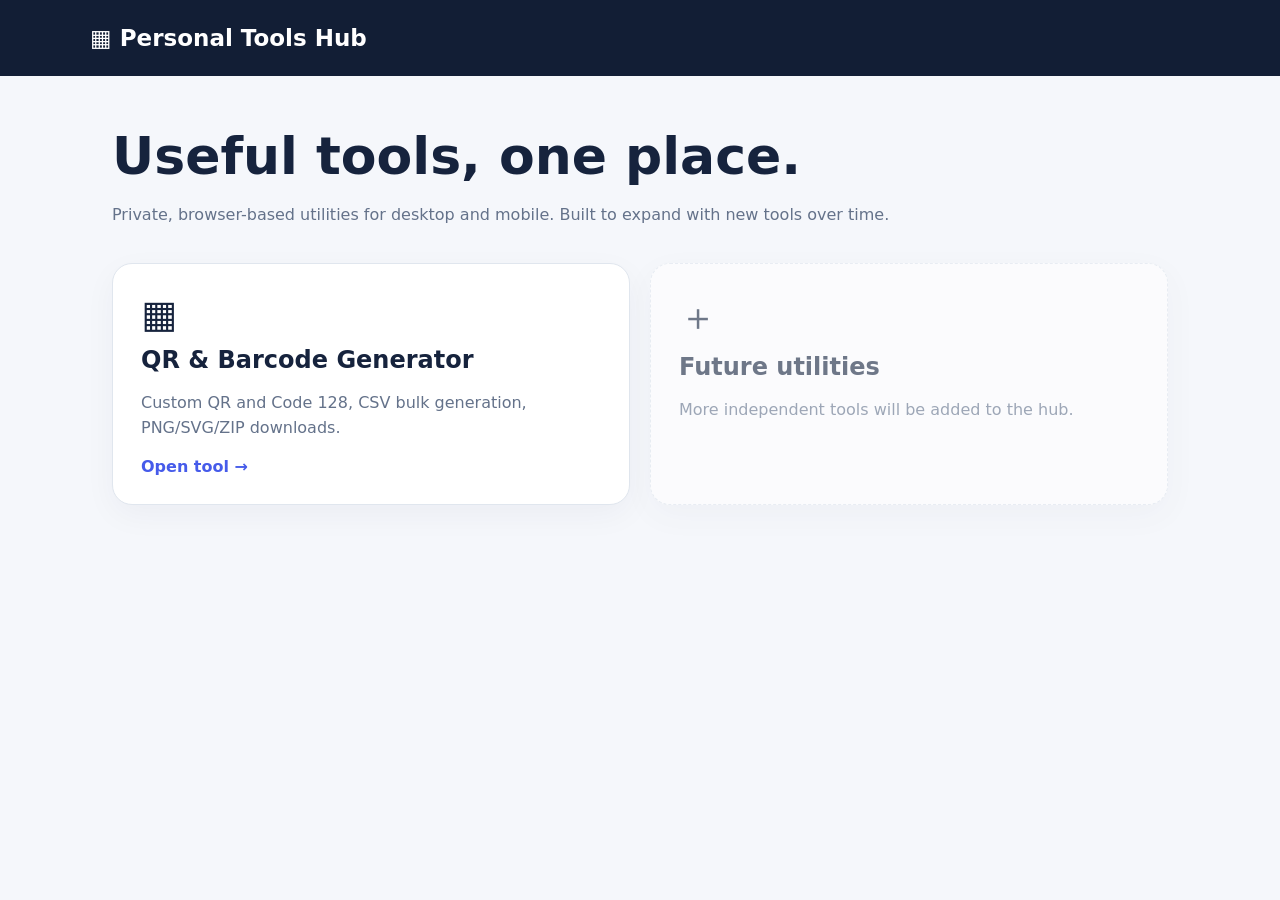
==== index.html @ c153b903 "Add scalable tools hub homepage" ====
<!doctype html><html lang="en"><head><meta charset="utf-8"><meta name="viewport" content="width=device-width,initial-scale=1"><title>Personal Tools Hub</title><style>*{box-sizing:border-box}body{margin:0;font:16px system-ui;background:#f5f7fb;color:#16233d}header{background:#121e35;color:white;padding:25px max(22px,calc((100vw - 1100px)/2));font-weight:800;font-size:23px}main{max-width:1100px;margin:50px auto;padding:0 22px}h1{font-size:clamp(32px,5vw,52px);margin-bottom:5px}p{color:#64728a;line-height:1.6}.grid{display:grid;grid-template-columns:repeat(auto-fit,minmax(250px,1fr));gap:20px;margin-top:35px}.card{background:white;border:1px solid #e0e6ee;border-radius:20px;padding:28px;text-decoration:none;color:inherit;box-shadow:0 10px 32px #14213b0b}.card h2{margin:10px 0}.card span{color:#465bea;font-weight:700}.soon{opacity:.6;border-style:dashed}</style></head><body><header>▦ Personal Tools Hub</header><main><h1>Useful tools, one place.</h1><p>Private, browser-based utilities for desktop and mobile. Built to expand with new tools over time.</p><div class="grid"><a class="card" href="./tools/qr-barcode/"><div style="font-size:38px">▦</div><h2>QR & Barcode Generator</h2><p>Custom QR and Code 128, CSV bulk generation, PNG/SVG/ZIP downloads.</p><span>Open tool →</span></a><div class="card soon"><div style="font-size:38px">＋</div><h2>Future utilities</h2><p>More independent tools will be added to the hub.</p></div></div></main></body></html>
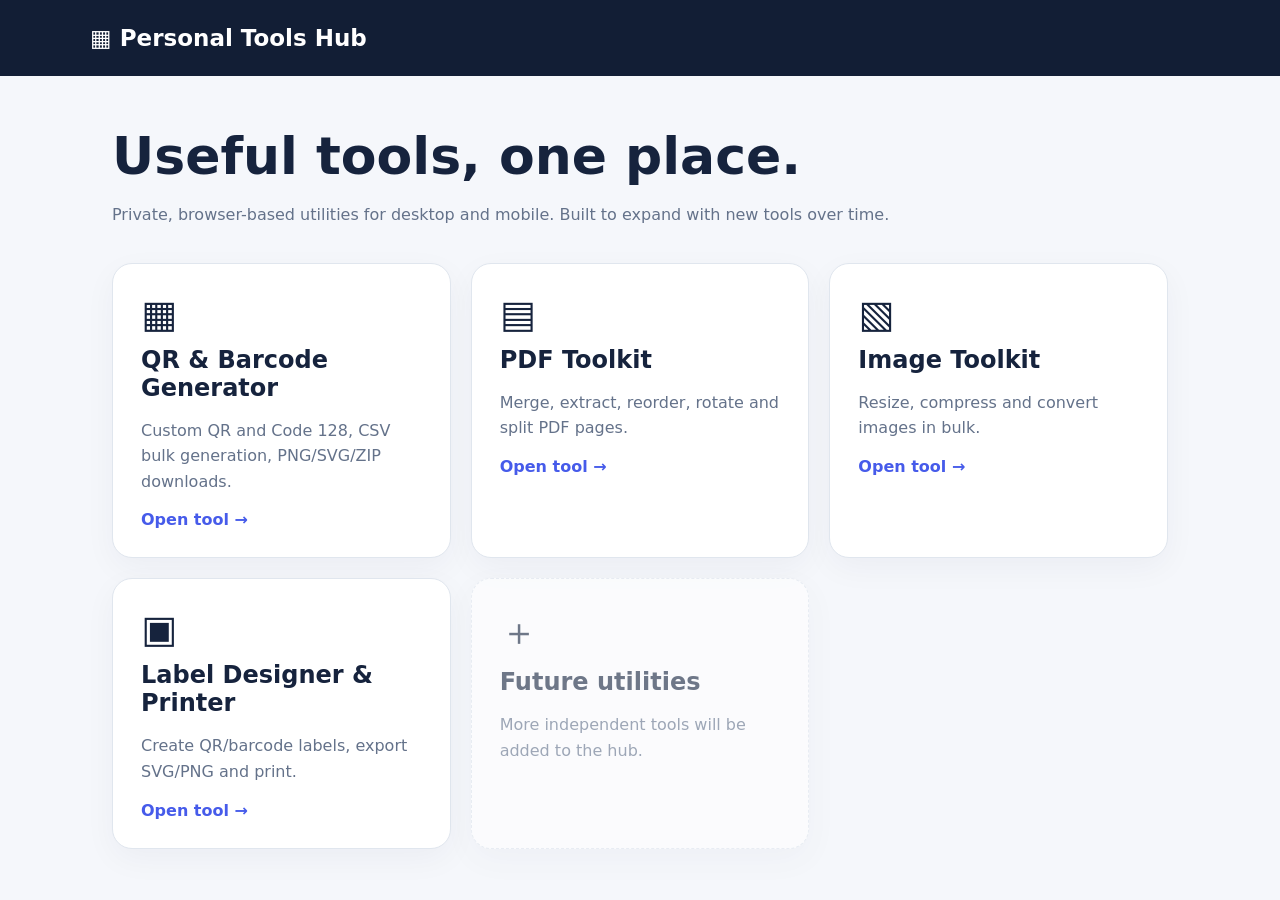
==== commit e077bf05: "List PDF, image and label tools on tools hub homepage" ====
--- a/index.html
+++ b/index.html
@@ -1 +1 @@
-<!doctype html><html lang="en"><head><meta charset="utf-8"><meta name="viewport" content="width=device-width,initial-scale=1"><title>Personal Tools Hub</title><style>*{box-sizing:border-box}body{margin:0;font:16px system-ui;background:#f5f7fb;color:#16233d}header{background:#121e35;color:white;padding:25px max(22px,calc((100vw - 1100px)/2));font-weight:800;font-size:23px}main{max-width:1100px;margin:50px auto;padding:0 22px}h1{font-size:clamp(32px,5vw,52px);margin-bottom:5px}p{color:#64728a;line-height:1.6}.grid{display:grid;grid-template-columns:repeat(auto-fit,minmax(250px,1fr));gap:20px;margin-top:35px}.card{background:white;border:1px solid #e0e6ee;border-radius:20px;padding:28px;text-decoration:none;color:inherit;box-shadow:0 10px 32px #14213b0b}.card h2{margin:10px 0}.card span{color:#465bea;font-weight:700}.soon{opacity:.6;border-style:dashed}</style></head><body><header>▦ Personal Tools Hub</header><main><h1>Useful tools, one place.</h1><p>Private, browser-based utilities for desktop and mobile. Built to expand with new tools over time.</p><div class="grid"><a class="card" href="./tools/qr-barcode/"><div style="font-size:38px">▦</div><h2>QR & Barcode Generator</h2><p>Custom QR and Code 128, CSV bulk generation, PNG/SVG/ZIP downloads.</p><span>Open tool →</span></a><div class="card soon"><div style="font-size:38px">＋</div><h2>Future utilities</h2><p>More independent tools will be added to the hub.</p></div></div></main></body></html>+<!doctype html><html lang="en"><head><meta charset="utf-8"><meta name="viewport" content="width=device-width,initial-scale=1"><title>Personal Tools Hub</title><style>*{box-sizing:border-box}body{margin:0;font:16px system-ui;background:#f5f7fb;color:#16233d}header{background:#121e35;color:white;padding:25px max(22px,calc((100vw - 1100px)/2));font-weight:800;font-size:23px}main{max-width:1100px;margin:50px auto;padding:0 22px}h1{font-size:clamp(32px,5vw,52px);margin-bottom:5px}p{color:#64728a;line-height:1.6}.grid{display:grid;grid-template-columns:repeat(auto-fit,minmax(250px,1fr));gap:20px;margin-top:35px}.card{background:white;border:1px solid #e0e6ee;border-radius:20px;padding:28px;text-decoration:none;color:inherit;box-shadow:0 10px 32px #14213b0b}.card h2{margin:10px 0}.card span{color:#465bea;font-weight:700}.soon{opacity:.6;border-style:dashed}</style></head><body><header>▦ Personal Tools Hub</header><main><h1>Useful tools, one place.</h1><p>Private, browser-based utilities for desktop and mobile. Built to expand with new tools over time.</p><div class="grid"><a class="card" href="./tools/qr-barcode/"><div style="font-size:38px">▦</div><h2>QR & Barcode Generator</h2><p>Custom QR and Code 128, CSV bulk generation, PNG/SVG/ZIP downloads.</p><span>Open tool →</span></a><a class="card" href="./tools/pdf-toolkit/"><div style="font-size:38px">▤</div><h2>PDF Toolkit</h2><p>Merge, extract, reorder, rotate and split PDF pages.</p><span>Open tool →</span></a><a class="card" href="./tools/image-toolkit/"><div style="font-size:38px">▧</div><h2>Image Toolkit</h2><p>Resize, compress and convert images in bulk.</p><span>Open tool →</span></a><a class="card" href="./tools/label-designer/"><div style="font-size:38px">▣</div><h2>Label Designer & Printer</h2><p>Create QR/barcode labels, export SVG/PNG and print.</p><span>Open tool →</span></a><div class="card soon"><div style="font-size:38px">＋</div><h2>Future utilities</h2><p>More independent tools will be added to the hub.</p></div></div></main></body></html>
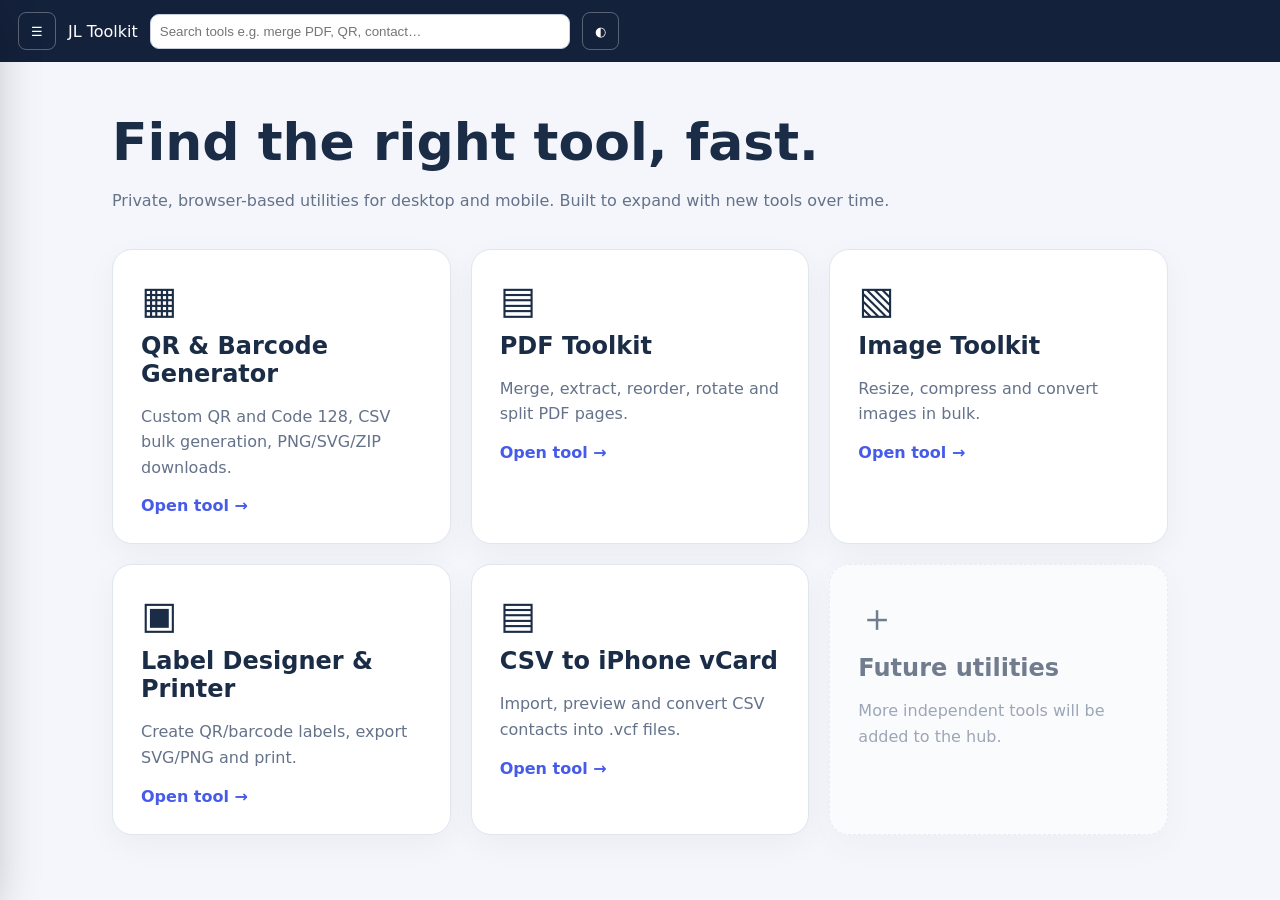
==== commit e2409f8d: "Apply JL Toolkit branding, navigation, themes and responsive layouts" ====
--- a/index.html
+++ b/index.html
@@ -1 +1 @@
-<!doctype html><html lang="en"><head><meta charset="utf-8"><meta name="viewport" content="width=device-width,initial-scale=1"><title>Personal Tools Hub</title><style>*{box-sizing:border-box}body{margin:0;font:16px system-ui;background:#f5f7fb;color:#16233d}header{background:#121e35;color:white;padding:25px max(22px,calc((100vw - 1100px)/2));font-weight:800;font-size:23px}main{max-width:1100px;margin:50px auto;padding:0 22px}h1{font-size:clamp(32px,5vw,52px);margin-bottom:5px}p{color:#64728a;line-height:1.6}.grid{display:grid;grid-template-columns:repeat(auto-fit,minmax(250px,1fr));gap:20px;margin-top:35px}.card{background:white;border:1px solid #e0e6ee;border-radius:20px;padding:28px;text-decoration:none;color:inherit;box-shadow:0 10px 32px #14213b0b}.card h2{margin:10px 0}.card span{color:#465bea;font-weight:700}.soon{opacity:.6;border-style:dashed}</style></head><body><header>▦ Personal Tools Hub</header><main><h1>Useful tools, one place.</h1><p>Private, browser-based utilities for desktop and mobile. Built to expand with new tools over time.</p><div class="grid"><a class="card" href="./tools/qr-barcode/"><div style="font-size:38px">▦</div><h2>QR & Barcode Generator</h2><p>Custom QR and Code 128, CSV bulk generation, PNG/SVG/ZIP downloads.</p><span>Open tool →</span></a><a class="card" href="./tools/pdf-toolkit/"><div style="font-size:38px">▤</div><h2>PDF Toolkit</h2><p>Merge, extract, reorder, rotate and split PDF pages.</p><span>Open tool →</span></a><a class="card" href="./tools/image-toolkit/"><div style="font-size:38px">▧</div><h2>Image Toolkit</h2><p>Resize, compress and convert images in bulk.</p><span>Open tool →</span></a><a class="card" href="./tools/label-designer/"><div style="font-size:38px">▣</div><h2>Label Designer & Printer</h2><p>Create QR/barcode labels, export SVG/PNG and print.</p><span>Open tool →</span></a><div class="card soon"><div style="font-size:38px">＋</div><h2>Future utilities</h2><p>More independent tools will be added to the hub.</p></div></div></main></body></html>+<!doctype html><html lang="en"><head><meta charset="utf-8"><meta name="viewport" content="width=device-width,initial-scale=1"><title>JL Toolkit | JL Toolkit</title><style>*{box-sizing:border-box}body{margin:0;font:16px system-ui;background:#f5f7fb;color:#16233d}header{background:#121e35;color:white;padding:25px max(22px,calc((100vw - 1100px)/2));font-weight:800;font-size:23px}main{max-width:1100px;margin:50px auto;padding:0 22px}h1{font-size:clamp(32px,5vw,52px);margin-bottom:5px}p{color:#64728a;line-height:1.6}.grid{display:grid;grid-template-columns:repeat(auto-fit,minmax(250px,1fr));gap:20px;margin-top:35px}.card{background:white;border:1px solid #e0e6ee;border-radius:20px;padding:28px;text-decoration:none;color:inherit;box-shadow:0 10px 32px #14213b0b}.card h2{margin:10px 0}.card span{color:#465bea;font-weight:700}.soon{opacity:.6;border-style:dashed}</style><link rel="icon" href="./favicon.svg"><link rel="stylesheet" href="./assets/jl-shell.css"></head><body><header>▦ JL Toolkit</header><main><h1>Find the right tool, fast.</h1><p>Private, browser-based utilities for desktop and mobile. Built to expand with new tools over time.</p><div class="grid"><a class="card" href="./tools/qr-barcode/"><div style="font-size:38px">▦</div><h2>QR & Barcode Generator</h2><p>Custom QR and Code 128, CSV bulk generation, PNG/SVG/ZIP downloads.</p><span>Open tool →</span></a><a class="card" href="./tools/pdf-toolkit/"><div style="font-size:38px">▤</div><h2>PDF Toolkit</h2><p>Merge, extract, reorder, rotate and split PDF pages.</p><span>Open tool →</span></a><a class="card" href="./tools/image-toolkit/"><div style="font-size:38px">▧</div><h2>Image Toolkit</h2><p>Resize, compress and convert images in bulk.</p><span>Open tool →</span></a><a class="card" href="./tools/label-designer/"><div style="font-size:38px">▣</div><h2>Label Designer & Printer</h2><p>Create QR/barcode labels, export SVG/PNG and print.</p><span>Open tool →</span></a><a class="card" href="./tools/csv-vcard/"><div style="font-size:38px">▤</div><h2>CSV to iPhone vCard</h2><p>Import, preview and convert CSV contacts into .vcf files.</p><span>Open tool →</span></a><div class="card soon"><div style="font-size:38px">＋</div><h2>Future utilities</h2><p>More independent tools will be added to the hub.</p></div></div></main><script src="./assets/jl-shell.js"></script></body></html>
--- a/assets/jl-shell.css
+++ b/assets/jl-shell.css
@@ -0,0 +1 @@
+:root{--jl-top:#14213b;--jl-menu:#1d2d48;--jl-main:#f4f6fb;--jl-surface:#fff;--jl-ink:#1b2d46;--jl-accent:#4a5ed5}body.jl-dark{--jl-top:#080e1d;--jl-menu:#111c32;--jl-main:#101827;--jl-surface:#1b2940;--jl-ink:#edf3ff}body{background:var(--jl-main)!important;color:var(--jl-ink)!important}header{background:var(--jl-top)!important}.panel,.card{background:var(--jl-surface)!important;color:var(--jl-ink)!important}body.jl-dark input,body.jl-dark select,body.jl-dark textarea{background:#263650!important;color:#f4f7ff!important;border-color:#536480!important}body.jl-dark p,body.jl-dark .hint,body.jl-dark .note{color:#b1c1d8!important}.jl-bar{position:relative;z-index:100;display:flex;align-items:center;gap:12px;padding:12px 18px;background:var(--jl-top);color:white}.jl-bar a{color:white;text-decoration:none}.jl-bar button{border:1px solid #ffffff4c;background:transparent;color:white;min-height:38px;border-radius:8px;padding:7px 12px;cursor:pointer}.jl-menu{position:fixed;z-index:101;top:0;bottom:0;left:0;width:min(310px,88vw);padding:20px;background:var(--jl-menu);color:white;box-shadow:0 10px 50px #0005;overflow:auto;transform:translateX(-105%);transition:transform .18s}.jl-menu.open{transform:translateX(0)}.jl-menu a{display:block;color:white;text-decoration:none;padding:11px 9px;border-radius:9px}.jl-menu a:hover{background:#ffffff20}.jl-menu input{width:100%;padding:10px;border-radius:8px;box-sizing:border-box}.jl-shade{position:fixed;inset:0;background:#0008;z-index:100;display:none}.jl-shade.open{display:block}.jl-settings{padding:10px;border:1px solid #ffffff3f;border-radius:12px}.jl-settings label{display:flex;justify-content:space-between;align-items:center;gap:10px;margin:10px 0;color:white}.jl-settings input[type=color]{width:55px;height:31px}.jl-search-results{margin-top:8px}.jl-toolbar-search{flex:1;max-width:420px;padding:9px;border-radius:9px;border:1px solid #c7d0dc}.jl-dark .preview{background:#293951!important}.jl-dark .card a{color:inherit!important}
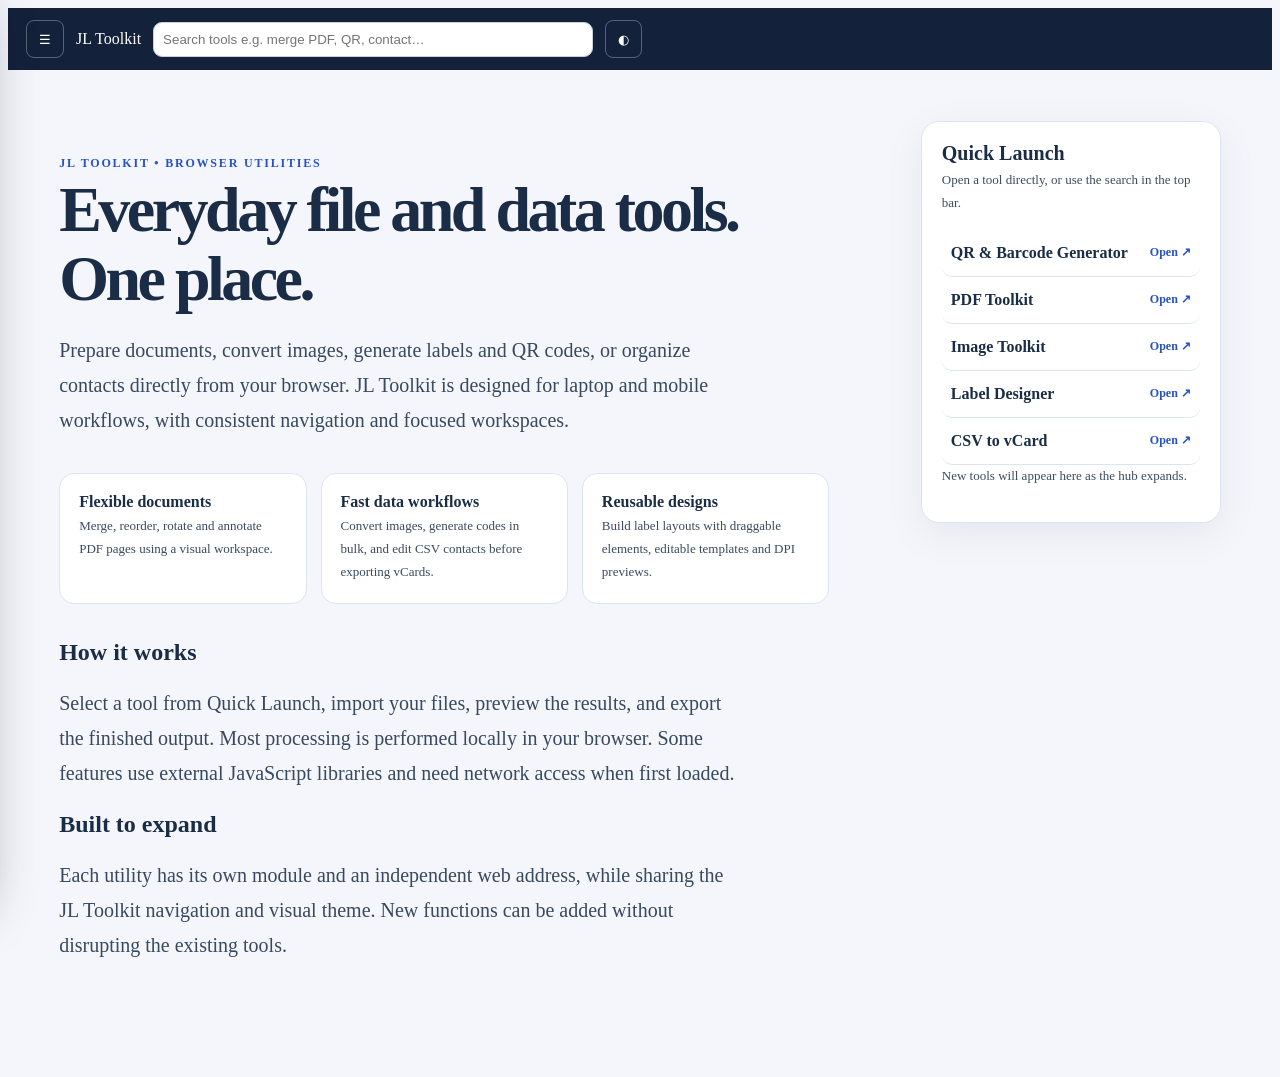
==== commit 9855a511: "Redesign JL Toolkit homepage as descriptive landing page with desktop quick-launch sidebar" ====
--- a/index.html
+++ b/index.html
@@ -1 +1,64 @@
-<!doctype html><html lang="en"><head><meta charset="utf-8"><meta name="viewport" content="width=device-width,initial-scale=1"><title>JL Toolkit | JL Toolkit</title><style>*{box-sizing:border-box}body{margin:0;font:16px system-ui;background:#f5f7fb;color:#16233d}header{background:#121e35;color:white;padding:25px max(22px,calc((100vw - 1100px)/2));font-weight:800;font-size:23px}main{max-width:1100px;margin:50px auto;padding:0 22px}h1{font-size:clamp(32px,5vw,52px);margin-bottom:5px}p{color:#64728a;line-height:1.6}.grid{display:grid;grid-template-columns:repeat(auto-fit,minmax(250px,1fr));gap:20px;margin-top:35px}.card{background:white;border:1px solid #e0e6ee;border-radius:20px;padding:28px;text-decoration:none;color:inherit;box-shadow:0 10px 32px #14213b0b}.card h2{margin:10px 0}.card span{color:#465bea;font-weight:700}.soon{opacity:.6;border-style:dashed}</style><link rel="icon" href="./favicon.svg"><link rel="stylesheet" href="./assets/jl-shell.css"></head><body><header>▦ JL Toolkit</header><main><h1>Find the right tool, fast.</h1><p>Private, browser-based utilities for desktop and mobile. Built to expand with new tools over time.</p><div class="grid"><a class="card" href="./tools/qr-barcode/"><div style="font-size:38px">▦</div><h2>QR & Barcode Generator</h2><p>Custom QR and Code 128, CSV bulk generation, PNG/SVG/ZIP downloads.</p><span>Open tool →</span></a><a class="card" href="./tools/pdf-toolkit/"><div style="font-size:38px">▤</div><h2>PDF Toolkit</h2><p>Merge, extract, reorder, rotate and split PDF pages.</p><span>Open tool →</span></a><a class="card" href="./tools/image-toolkit/"><div style="font-size:38px">▧</div><h2>Image Toolkit</h2><p>Resize, compress and convert images in bulk.</p><span>Open tool →</span></a><a class="card" href="./tools/label-designer/"><div style="font-size:38px">▣</div><h2>Label Designer & Printer</h2><p>Create QR/barcode labels, export SVG/PNG and print.</p><span>Open tool →</span></a><a class="card" href="./tools/csv-vcard/"><div style="font-size:38px">▤</div><h2>CSV to iPhone vCard</h2><p>Import, preview and convert CSV contacts into .vcf files.</p><span>Open tool →</span></a><div class="card soon"><div style="font-size:38px">＋</div><h2>Future utilities</h2><p>More independent tools will be added to the hub.</p></div></div></main><script src="./assets/jl-shell.js"></script></body></html>+<!doctype html>
+<html lang="en">
+<head>
+  <meta charset="utf-8">
+  <meta name="viewport" content="width=device-width,initial-scale=1">
+  <meta name="theme-color" content="#14213b">
+  <title>JL Toolkit — Browser utilities</title>
+  <meta name="description" content="JL Toolkit: private browser-based PDF, image, barcode, label and contact utilities.">
+  <link rel="icon" href="./favicon.svg" type="image/svg+xml">
+  <link rel="stylesheet" href="./assets/jl-shell.css">
+  <style>
+  /* Homepage: editorial overview with right-hand quick-launch panel. */
+  .jl-home{max-width:1440px;margin:0 auto;padding:clamp(18px,4vw,52px);display:grid;grid-template-columns:minmax(0,1fr) 300px;gap:clamp(18px,3vw,44px);align-items:start}
+  .jl-home h1{font-size:clamp(36px,5vw,66px);letter-spacing:-.055em;line-height:1.08;margin:4px 0 20px}
+  .jl-home p{line-height:1.75;color:var(--jl-ink);opacity:.86}
+  .jl-kicker{font-size:12px;font-weight:800;letter-spacing:.15em;text-transform:uppercase;color:var(--jl-link)}
+  .jl-intro{max-width:770px;padding:35px 0}
+  .jl-intro>p{font-size:clamp(16px,2vw,20px);max-width:680px}
+  .jl-guide{display:grid;grid-template-columns:repeat(3,minmax(0,1fr));gap:14px;margin:35px 0}
+  .jl-feature{padding:19px;border-radius:15px;background:var(--jl-surface);border:1px solid var(--jl-line)}
+  .jl-feature strong{display:block;margin-bottom:4px;font-size:16px}
+  .jl-feature p{font-size:13px;margin:0}
+  .jl-launcher{position:sticky;top:20px;background:var(--jl-surface);border:1px solid var(--jl-line);border-radius:18px;padding:20px;box-shadow:0 12px 42px #05132c10}
+  .jl-launcher h2{font-size:20px;margin:0 0 4px}
+  .jl-launcher>p{font-size:13px;margin:0 0 15px}
+  .jl-tool-link{display:flex;justify-content:space-between;gap:10px;align-items:center;padding:14px 9px;border-radius:10px;text-decoration:none!important;color:var(--jl-ink)!important;border-bottom:1px solid var(--jl-line);font-weight:650}
+  .jl-tool-link:hover{background:var(--jl-main)}
+  .jl-tool-link span{font-size:12px;color:var(--jl-link)}
+  .jl-small{font-size:13px}
+  @media(max-width:900px){.jl-home{grid-template-columns:1fr}.jl-intro{padding:4px 0}.jl-launcher{position:static;grid-row:2}.jl-guide{grid-template-columns:1fr 1fr}}
+  @media(max-width:520px){.jl-guide{grid-template-columns:1fr}.jl-home{padding:16px}}
+  </style>
+</head>
+<body>
+  <!-- Navigation, search, dark mode and theme controls are mounted by jl-shell.js. -->
+  <header><a href="./">JL Toolkit</a></header>
+  <main class="jl-home">
+    <article class="jl-intro">
+      <div class="jl-kicker">JL Toolkit • Browser utilities</div>
+      <h1>Everyday file and data tools. One place.</h1>
+      <p>Prepare documents, convert images, generate labels and QR codes, or organize contacts directly from your browser. JL Toolkit is designed for laptop and mobile workflows, with consistent navigation and focused workspaces.</p>
+      <section class="jl-guide" aria-label="Product highlights">
+        <div class="jl-feature"><strong>Flexible documents</strong><p>Merge, reorder, rotate and annotate PDF pages using a visual workspace.</p></div>
+        <div class="jl-feature"><strong>Fast data workflows</strong><p>Convert images, generate codes in bulk, and edit CSV contacts before exporting vCards.</p></div>
+        <div class="jl-feature"><strong>Reusable designs</strong><p>Build label layouts with draggable elements, editable templates and DPI previews.</p></div>
+      </section>
+      <h2>How it works</h2>
+      <p>Select a tool from Quick Launch, import your files, preview the results, and export the finished output. Most processing is performed locally in your browser. Some features use external JavaScript libraries and need network access when first loaded.</p>
+      <h2>Built to expand</h2>
+      <p>Each utility has its own module and an independent web address, while sharing the JL Toolkit navigation and visual theme. New functions can be added without disrupting the existing tools.</p>
+    </article>
+    <aside class="jl-launcher" aria-label="Toolkit quick launch">
+      <h2>Quick Launch</h2><p>Open a tool directly, or use the search in the top bar.</p>
+      <a class="jl-tool-link" href="./tools/qr-barcode/">QR & Barcode Generator <span>Open ↗</span></a>
+      <a class="jl-tool-link" href="./tools/pdf-toolkit/">PDF Toolkit <span>Open ↗</span></a>
+      <a class="jl-tool-link" href="./tools/image-toolkit/">Image Toolkit <span>Open ↗</span></a>
+      <a class="jl-tool-link" href="./tools/label-designer/">Label Designer <span>Open ↗</span></a>
+      <a class="jl-tool-link" href="./tools/csv-vcard/">CSV to vCard <span>Open ↗</span></a>
+      <p class="jl-small">New tools will appear here as the hub expands.</p>
+    </aside>
+  </main>
+  <script src="./assets/jl-shell.js"></script>
+</body>
+</html>
--- a/assets/jl-shell.css
+++ b/assets/jl-shell.css
@@ -1 +1,62 @@
-:root{--jl-top:#14213b;--jl-menu:#1d2d48;--jl-main:#f4f6fb;--jl-surface:#fff;--jl-ink:#1b2d46;--jl-accent:#4a5ed5}body.jl-dark{--jl-top:#080e1d;--jl-menu:#111c32;--jl-main:#101827;--jl-surface:#1b2940;--jl-ink:#edf3ff}body{background:var(--jl-main)!important;color:var(--jl-ink)!important}header{background:var(--jl-top)!important}.panel,.card{background:var(--jl-surface)!important;color:var(--jl-ink)!important}body.jl-dark input,body.jl-dark select,body.jl-dark textarea{background:#263650!important;color:#f4f7ff!important;border-color:#536480!important}body.jl-dark p,body.jl-dark .hint,body.jl-dark .note{color:#b1c1d8!important}.jl-bar{position:relative;z-index:100;display:flex;align-items:center;gap:12px;padding:12px 18px;background:var(--jl-top);color:white}.jl-bar a{color:white;text-decoration:none}.jl-bar button{border:1px solid #ffffff4c;background:transparent;color:white;min-height:38px;border-radius:8px;padding:7px 12px;cursor:pointer}.jl-menu{position:fixed;z-index:101;top:0;bottom:0;left:0;width:min(310px,88vw);padding:20px;background:var(--jl-menu);color:white;box-shadow:0 10px 50px #0005;overflow:auto;transform:translateX(-105%);transition:transform .18s}.jl-menu.open{transform:translateX(0)}.jl-menu a{display:block;color:white;text-decoration:none;padding:11px 9px;border-radius:9px}.jl-menu a:hover{background:#ffffff20}.jl-menu input{width:100%;padding:10px;border-radius:8px;box-sizing:border-box}.jl-shade{position:fixed;inset:0;background:#0008;z-index:100;display:none}.jl-shade.open{display:block}.jl-settings{padding:10px;border:1px solid #ffffff3f;border-radius:12px}.jl-settings label{display:flex;justify-content:space-between;align-items:center;gap:10px;margin:10px 0;color:white}.jl-settings input[type=color]{width:55px;height:31px}.jl-search-results{margin-top:8px}.jl-toolbar-search{flex:1;max-width:420px;padding:9px;border-radius:9px;border:1px solid #c7d0dc}.jl-dark .preview{background:#293951!important}.jl-dark .card a{color:inherit!important}+:root{--jl-top:#14213b;--jl-menu:#1d2d48;--jl-main:#f4f6fb;--jl-surface:#fff;--jl-ink:#1b2d46;--jl-accent:#4a5ed5}body.jl-dark{--jl-top:#080e1d;--jl-menu:#111c32;--jl-main:#101827;--jl-surface:#1b2940;--jl-ink:#edf3ff}body{background:var(--jl-main)!important;color:var(--jl-ink)!important}header{background:var(--jl-top)!important}.panel,.card{background:var(--jl-surface)!important;color:var(--jl-ink)!important}body.jl-dark input,body.jl-dark select,body.jl-dark textarea{background:#263650!important;color:#f4f7ff!important;border-color:#536480!important}body.jl-dark p,body.jl-dark .hint,body.jl-dark .note{color:#b1c1d8!important}.jl-bar{position:relative;z-index:100;display:flex;align-items:center;gap:12px;padding:12px 18px;background:var(--jl-top);color:white}.jl-bar a{color:white;text-decoration:none}.jl-bar button{border:1px solid #ffffff4c;background:transparent;color:white;min-height:38px;border-radius:8px;padding:7px 12px;cursor:pointer}.jl-menu{position:fixed;z-index:101;top:0;bottom:0;left:0;width:min(310px,88vw);padding:20px;background:var(--jl-menu);color:white;box-shadow:0 10px 50px #0005;overflow:auto;transform:translateX(-105%);transition:transform .18s}.jl-menu.open{transform:translateX(0)}.jl-menu a{display:block;color:white;text-decoration:none;padding:11px 9px;border-radius:9px}.jl-menu a:hover{background:#ffffff20}.jl-menu input{width:100%;padding:10px;border-radius:8px;box-sizing:border-box}.jl-shade{position:fixed;inset:0;background:#0008;z-index:100;display:none}.jl-shade.open{display:block}.jl-settings{padding:10px;border:1px solid #ffffff3f;border-radius:12px}.jl-settings label{display:flex;justify-content:space-between;align-items:center;gap:10px;margin:10px 0;color:white}.jl-settings input[type=color]{width:55px;height:31px}.jl-search-results{margin-top:8px}.jl-toolbar-search{flex:1;max-width:420px;padding:9px;border-radius:9px;border:1px solid #c7d0dc}.jl-dark .preview{background:#293951!important}.jl-dark .card a{color:inherit!important}
+/* JL Toolkit unified workspace v2 */
+:root{--jl-line:#dce4ef;--jl-radius:16px;--jl-muted:#66758b}
+body.jl-tool-page{min-height:100vh;background:var(--jl-main)!important;color:var(--jl-ink)!important}
+.jl-tool-page :is(.page,.wrap,main){max-width:1480px}
+.jl-tool-page :is(.panel,.card){background:var(--jl-surface)!important;color:var(--jl-ink)!important;border:1px solid var(--jl-line);border-radius:var(--jl-radius);box-shadow:0 7px 24px #0919310a}
+.jl-tool-page :is(.panel,.card) h2{margin-top:0;font-size:17px;letter-spacing:-.015em}
+.jl-tool-page :is(.panel,.card) h3{font-size:14px}
+.jl-tool-page button:not(.jl-bar button):not(.jl-menu button){border-radius:9px;transition:filter .15s;background:var(--jl-accent)}
+.jl-tool-page button:hover{filter:brightness(.96)}
+.jl-tool-page button:disabled{cursor:not-allowed;opacity:.5}
+.jl-tool-page :is(input,textarea,select){accent-color:var(--jl-accent)}
+.jl-tool-page :is(.hint,.note,.muted,.summary){color:var(--jl-muted)}
+.jl-tool-page :is(.preview,#preview,#wsPreview,#stage,#previews){scrollbar-width:thin}
+.jl-tool-page :is(.preview,#preview,#wsPreview,#stage){min-width:0}
+.jl-tool-page a{color:var(--jl-accent)}
+.jl-tool-page .jl-bar a{color:white}
+.jl-dark{--jl-line:#354763;--jl-muted:#abbcd5}
+.jl-dark :is(.panel,.card){box-shadow:none}
+.jl-dark :is(#stage,.preview,#wsPreview){background:#26354b!important}
+.jl-dark :is(.itemList,.thumb,.pair){border-color:#52617b!important}
+@media(min-width:1000px){
+body.jl-tool-page .jl-controls{grid-column:1;min-width:0}
+body.jl-tool-page .jl-canvas{grid-column:2;min-width:0;align-self:start}
+body.jl-tool-page .jl-two-column{display:grid;grid-template-columns:minmax(270px,330px) minmax(0,1fr);gap:18px;align-items:start}
+body.jl-tool-page .jl-canvas .preview,body.jl-tool-page .jl-canvas #preview{min-height:370px}
+}
+@media(max-width:999px){body.jl-tool-page .jl-two-column{display:grid;grid-template-columns:1fr;gap:15px}}
+@media(max-width:600px){body.jl-tool-page :is(.panel,.card){padding:15px}body.jl-tool-page .jl-bar{gap:7px;padding:10px}body.jl-tool-page .jl-toolbar-search{min-width:0}}
+
+/* ===== 2026 JL Toolkit design tokens and responsive workspace =====
+   Shared CSS applies to all tools. Page-specific rendering belongs in each tool's
+   index.html stylesheet. Control panels scroll independently only on wide screens.
+*/
+:root{--jl-link:#2752c4;--jl-focus:#366ad1}
+body.jl-dark{--jl-link:#a6d8ff;--jl-focus:#c7e8ff}
+body.jl-dark :is(a:not(.jl-bar a):not(.jl-menu a)){color:var(--jl-link)!important;text-decoration:underline;text-underline-offset:3px;font-weight:650}
+body.jl-dark a:hover{text-decoration-thickness:2px}
+body.jl-dark :is(.summary,.meta,.status,.muted,.hint,.note){color:#bccce1!important}
+body.jl-dark button.alt{background:#344a73!important;color:#f2f7ff!important}
+body.jl-dark button.warn{background:#572e3b!important;color:#ffe6e6!important}
+body.jl-dark .thumb{background:#263751!important;color:#f2f6ff!important}
+body.jl-dark table :is(td,th){color:#e6efff}
+body.jl-dark table th{background:#344666;color:#fff}
+body.jl-dark .pair,.jl-dark .pic,.jl-dark .jl-canvas{background:var(--jl-surface)!important}
+.jl-tool-page :is(.jl-canvas,#workspace){min-width:0}
+.jl-tool-page .jl-canvas :is(.preview,.jl-preview){min-height:310px}
+.jl-tool-page .jl-controls{min-width:0}
+.jl-tool-page .jl-canvas :is(#preview,#results,#previews){margin-left:auto;margin-right:auto}
+.jl-tool-page :is(.jl-canvas,.jl-controls) button{min-height:40px}
+.jl-tool-page .jl-edit-actions{display:flex;gap:8px;flex-wrap:wrap;margin-bottom:13px}
+.jl-tool-page .editable-cell{cursor:text;outline-offset:-2px}
+.jl-tool-page .editable-cell:focus{outline:2px solid var(--jl-focus);background:#eaf4ff;color:#172b46}
+@media(min-width:1050px){
+  body.jl-tool-page .jl-two-column{grid-template-columns:minmax(260px,300px) minmax(0,1fr)}
+  body.jl-tool-page .jl-controls{max-height:calc(100vh - 105px);overflow:auto;scrollbar-width:thin}
+  body.jl-tool-page .jl-canvas{min-height:calc(100vh - 190px)}
+  body.jl-tool-page #stage{min-height:360px}
+  body.jl-tool-page .layout:has(>.controls){grid-template-columns:250px minmax(0,1fr) 260px}
+}
+@media(max-width:1049px){body.jl-tool-page .jl-controls{max-height:none;overflow:visible}}
+@media(max-width:650px){.jl-bar .jl-toolbar-search{font-size:12px}.jl-tool-page .jl-canvas .preview{min-height:240px}.jl-tool-page :is(.panel,.card){margin-bottom:10px}}
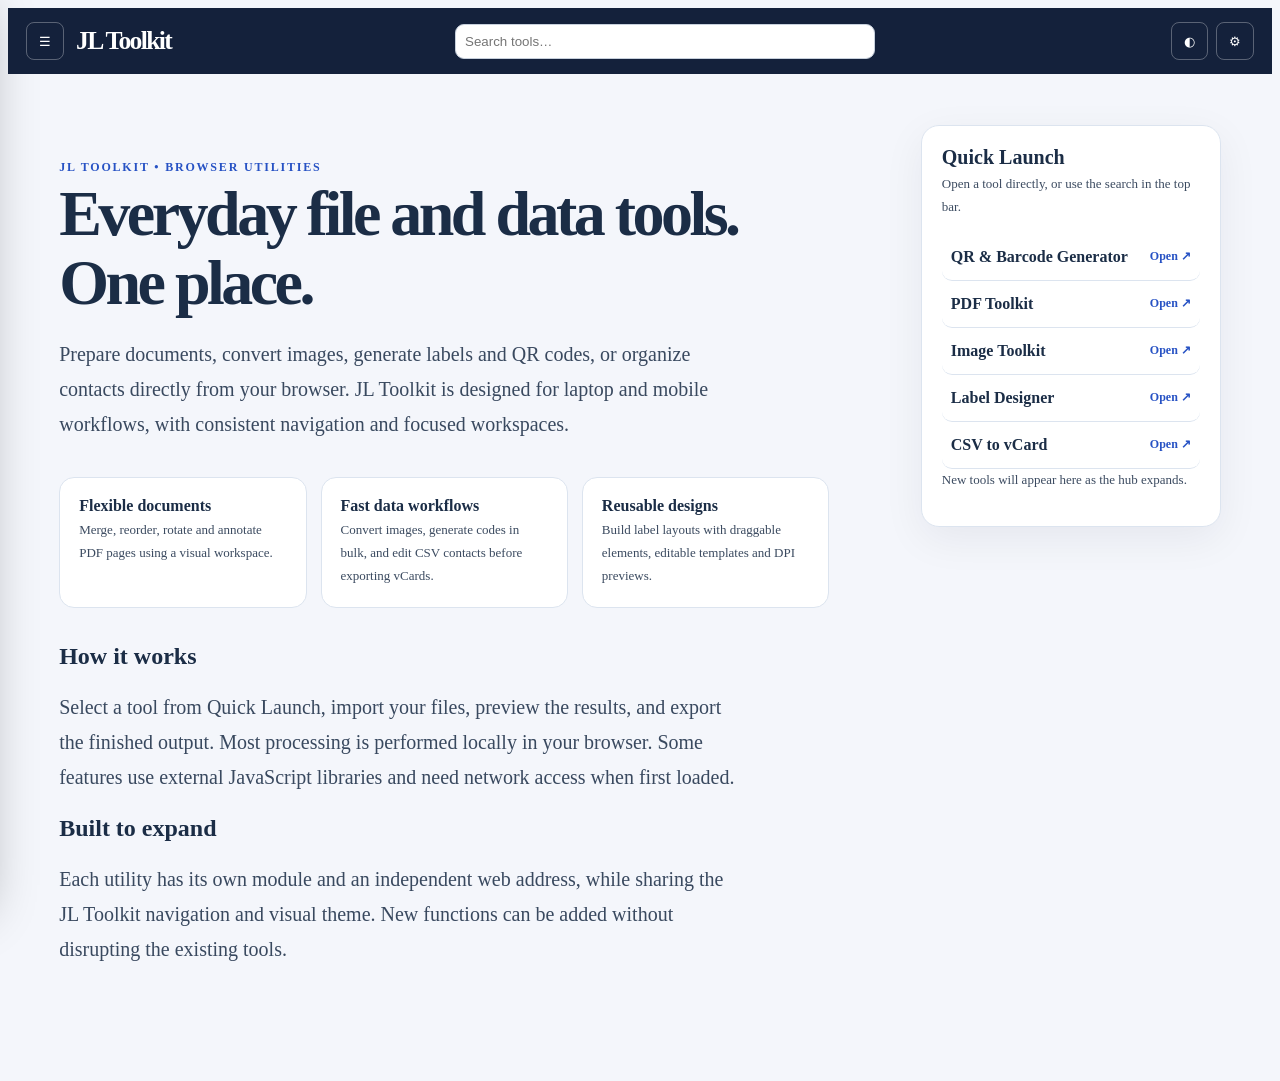
==== commit 1ebf2297: "Initialize saved appearance before page paint" ====
--- a/index.html
+++ b/index.html
@@ -7,7 +7,7 @@
   <title>JL Toolkit — Browser utilities</title>
   <meta name="description" content="JL Toolkit: private browser-based PDF, image, barcode, label and contact utilities.">
   <link rel="icon" href="./favicon.svg" type="image/svg+xml">
-  <link rel="stylesheet" href="./assets/jl-shell.css">
+  <script src="./assets/theme-init.js"></script><link rel="stylesheet" href="./assets/jl-shell.css">
   <style>
   /* Homepage: editorial overview with right-hand quick-launch panel. */
   .jl-home{max-width:1440px;margin:0 auto;padding:clamp(18px,4vw,52px);display:grid;grid-template-columns:minmax(0,1fr) 300px;gap:clamp(18px,3vw,44px);align-items:start}
--- a/assets/jl-shell.css
+++ b/assets/jl-shell.css
@@ -60,3 +60,33 @@
 }
 @media(max-width:1049px){body.jl-tool-page .jl-controls{max-height:none;overflow:visible}}
 @media(max-width:650px){.jl-bar .jl-toolbar-search{font-size:12px}.jl-tool-page .jl-canvas .preview{min-height:240px}.jl-tool-page :is(.panel,.card){margin-bottom:10px}}
+
+/* Sticky centered navigation, separate search dropdown and appearance popover */
+.jl-bar{position:sticky;top:0;z-index:110;display:grid!important;grid-template-columns:auto minmax(130px,1fr) minmax(170px,420px) minmax(90px,1fr);gap:12px;align-items:center;min-height:66px;box-sizing:border-box}
+.jl-brand{font-weight:900;font-size:clamp(21px,2vw,29px);letter-spacing:-.065em;white-space:nowrap}
+.jl-bar-center{grid-column:3;position:relative;min-width:0;width:100%}
+.jl-toolbar-search{width:100%!important;max-width:none!important;box-sizing:border-box}
+.jl-bar-actions{grid-column:4;display:flex;gap:8px;justify-content:flex-end}
+.jl-suggestions{display:none;position:absolute;z-index:140;top:calc(100% + 7px);left:0;right:0;max-height:min(350px,55vh);overflow:auto;background:var(--jl-surface);border:1px solid var(--jl-line);border-radius:12px;box-shadow:0 12px 30px #0003;padding:7px;color:var(--jl-ink)}
+.jl-suggestions.open{display:block}.jl-suggestions a{display:block;padding:10px;color:var(--jl-ink)!important;text-decoration:none!important;border-radius:8px}.jl-suggestions a:hover{background:var(--jl-main)}
+.jl-theme-popover{position:fixed;top:72px;right:12px;z-index:135;width:min(290px,calc(100vw - 24px));background:var(--jl-menu);box-shadow:0 15px 40px #0005}
+.jl-theme-popover[hidden]{display:none!important}
+.jl-theme-popover label{color:white!important}
+.jl-bar+main,.jl-bar+.page,.jl-bar+.wrap{scroll-margin-top:75px}
+.jl-tool-page .card,.jl-tool-page .panel{max-width:100%;overflow-wrap:anywhere}
+.jl-tool-page input[type=file]{display:block;box-sizing:border-box;width:100%!important;max-width:100%;min-width:0;overflow:hidden;white-space:normal;line-height:1.6}
+.jl-tool-page input[type=file]::file-selector-button{background:var(--jl-accent);border:0;border-radius:8px;color:white;padding:9px 10px;margin-right:10px;cursor:pointer}
+.jl-tool-page .options,.jl-tool-page .row{min-width:0;flex-wrap:wrap}
+.jl-tool-page .jl-controls :is(input,select,textarea){max-width:100%;box-sizing:border-box}
+body,main,.page,.wrap{min-width:0}
+@media(max-width:760px){
+.jl-bar{grid-template-columns:auto minmax(0,1fr) auto;gap:8px;padding:9px 10px;min-height:58px}
+.jl-brand{grid-column:2;font-size:clamp(18px,5vw,23px)}
+.jl-bar-center{grid-column:1/-1;grid-row:2;max-width:100%}
+.jl-bar-actions{grid-column:3;grid-row:1}
+.jl-bar-actions button{padding:5px 8px;font-size:17px}
+.jl-menu{max-width:88vw}.jl-theme-popover{top:63px}
+.jl-tool-page .layout,.jl-tool-page .grid,.jl-tool-page main{max-width:100%}
+.jl-tool-page :is(.jl-canvas,.jl-controls){min-width:0}
+}
+@media(max-width:370px){.jl-bar{gap:5px}.jl-brand{font-size:18px}.jl-bar-actions{gap:4px}}
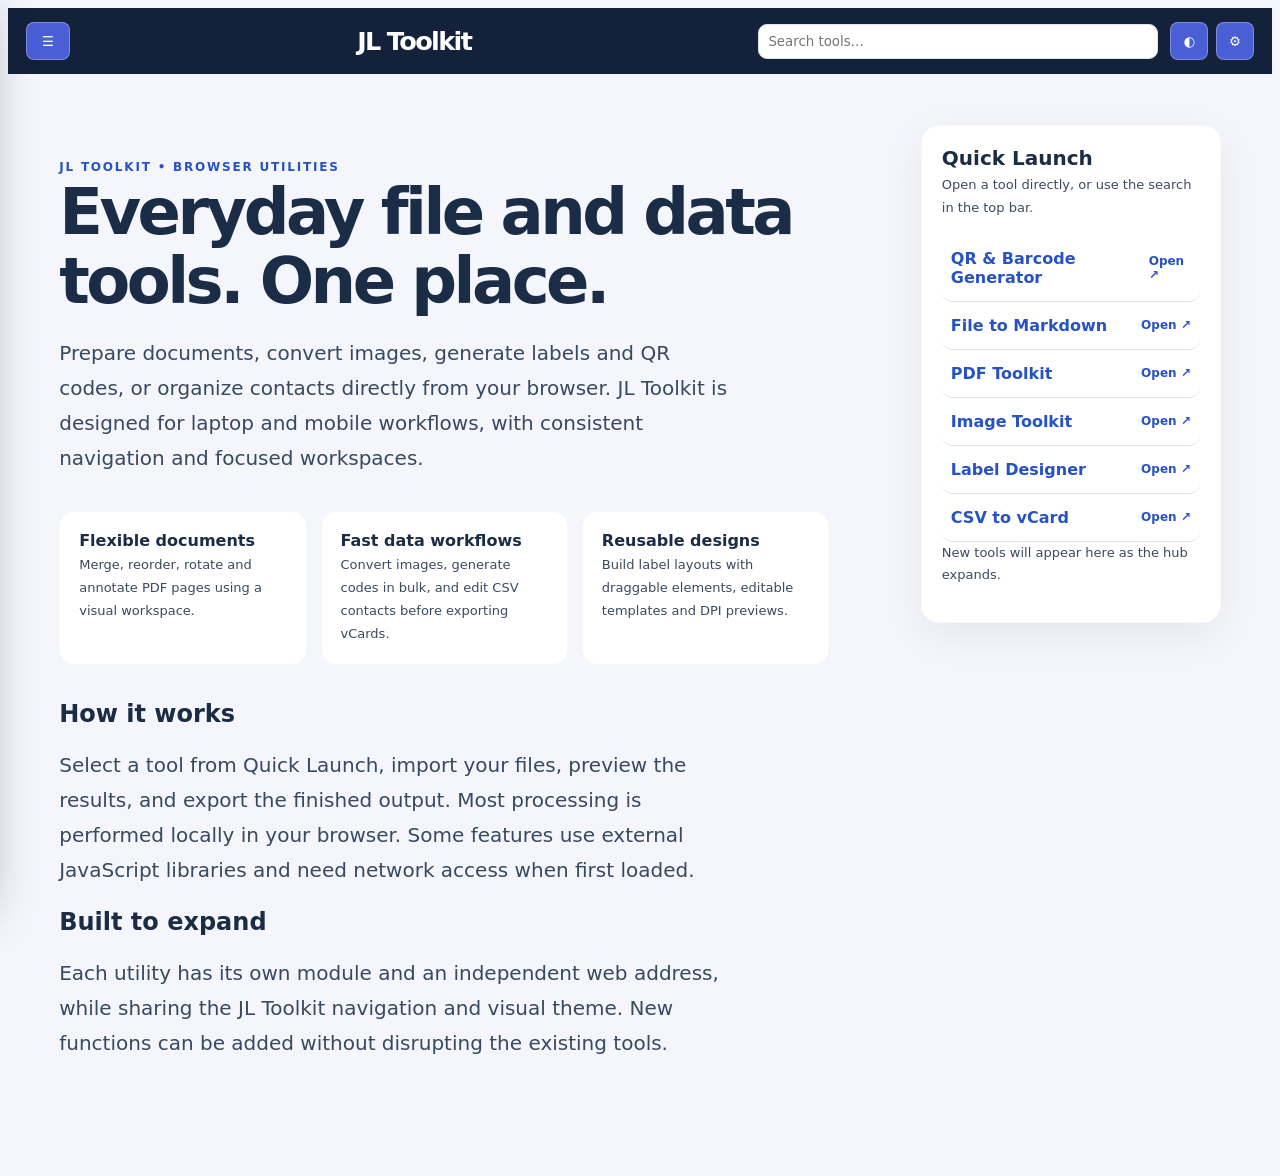
==== commit f7f26f0d: "feat: link File to Markdown in toolkit home and navigation" ====
--- a/index.html
+++ b/index.html
@@ -52,6 +52,7 @@
     <aside class="jl-launcher" aria-label="Toolkit quick launch">
       <h2>Quick Launch</h2><p>Open a tool directly, or use the search in the top bar.</p>
       <a class="jl-tool-link" href="./tools/qr-barcode/">QR & Barcode Generator <span>Open ↗</span></a>
+      <a class="jl-tool-link" href="./tools/file-to-markdown/">File to Markdown <span>Open ↗</span></a>
       <a class="jl-tool-link" href="./tools/pdf-toolkit/">PDF Toolkit <span>Open ↗</span></a>
       <a class="jl-tool-link" href="./tools/image-toolkit/">Image Toolkit <span>Open ↗</span></a>
       <a class="jl-tool-link" href="./tools/label-designer/">Label Designer <span>Open ↗</span></a>
--- a/assets/jl-shell.css
+++ b/assets/jl-shell.css
@@ -1,4 +1,5 @@
-:root{--jl-top:#14213b;--jl-menu:#1d2d48;--jl-main:#f4f6fb;--jl-surface:#fff;--jl-ink:#1b2d46;--jl-accent:#4a5ed5}body.jl-dark{--jl-top:#080e1d;--jl-menu:#111c32;--jl-main:#101827;--jl-surface:#1b2940;--jl-ink:#edf3ff}body{background:var(--jl-main)!important;color:var(--jl-ink)!important}header{background:var(--jl-top)!important}.panel,.card{background:var(--jl-surface)!important;color:var(--jl-ink)!important}body.jl-dark input,body.jl-dark select,body.jl-dark textarea{background:#263650!important;color:#f4f7ff!important;border-color:#536480!important}body.jl-dark p,body.jl-dark .hint,body.jl-dark .note{color:#b1c1d8!important}.jl-bar{position:relative;z-index:100;display:flex;align-items:center;gap:12px;padding:12px 18px;background:var(--jl-top);color:white}.jl-bar a{color:white;text-decoration:none}.jl-bar button{border:1px solid #ffffff4c;background:transparent;color:white;min-height:38px;border-radius:8px;padding:7px 12px;cursor:pointer}.jl-menu{position:fixed;z-index:101;top:0;bottom:0;left:0;width:min(310px,88vw);padding:20px;background:var(--jl-menu);color:white;box-shadow:0 10px 50px #0005;overflow:auto;transform:translateX(-105%);transition:transform .18s}.jl-menu.open{transform:translateX(0)}.jl-menu a{display:block;color:white;text-decoration:none;padding:11px 9px;border-radius:9px}.jl-menu a:hover{background:#ffffff20}.jl-menu input{width:100%;padding:10px;border-radius:8px;box-sizing:border-box}.jl-shade{position:fixed;inset:0;background:#0008;z-index:100;display:none}.jl-shade.open{display:block}.jl-settings{padding:10px;border:1px solid #ffffff3f;border-radius:12px}.jl-settings label{display:flex;justify-content:space-between;align-items:center;gap:10px;margin:10px 0;color:white}.jl-settings input[type=color]{width:55px;height:31px}.jl-search-results{margin-top:8px}.jl-toolbar-search{flex:1;max-width:420px;padding:9px;border-radius:9px;border:1px solid #c7d0dc}.jl-dark .preview{background:#293951!important}.jl-dark .card a{color:inherit!important}
+@import url('https://fonts.googleapis.com/css2?family=Atkinson+Hyperlegible:wght@400;700&family=Nunito:wght@400;500;600;700;800&family=Quicksand:wght@400;500;600;700&family=Rubik:wght@400;500;600;700&display=swap');
+:root{--jl-top:#14213b;--jl-menu:#1d2d48;--jl-main:#f4f6fb;--jl-surface:#fff;--jl-ink:#1b2d46;--jl-accent:#4a5ed5}body.jl-dark{--jl-top:#080e1d;--jl-menu:#111c32;--jl-main:#101827;--jl-surface:#1b2940;--jl-ink:#edf3ff}body{background:var(--jl-main)!important;color:var(--jl-ink)!important}header{background:var(--jl-top)!important}.panel,.card{background:var(--jl-surface)!important;color:var(--jl-ink)!important}body.jl-dark input,body.jl-dark select,body.jl-dark textarea{background:#263650!important;color:#f4f7ff!important;border-color:#536480!important}body.jl-dark p,body.jl-dark .hint,body.jl-dark .note{color:#b1c1d8!important}.jl-bar{position:relative;z-index:100;display:flex;align-items:center;gap:12px;padding:12px 18px;background:var(--jl-top);color:white}.jl-bar a{color:white;text-decoration:none}.jl-bar button{border:1px solid #ffffff4c;background:transparent;color:white;min-height:38px;border-radius:8px;padding:7px 12px;cursor:pointer}.jl-menu{position:fixed;z-index:121;top:0;bottom:0;left:0;width:min(310px,88vw);padding:20px;background:var(--jl-menu);color:white;box-shadow:0 10px 50px #0005;overflow:auto;transform:translateX(-105%);transition:transform .18s}.jl-menu.open{transform:translateX(0)}.jl-menu a{display:block;color:white;text-decoration:none;padding:11px 9px;border-radius:9px}.jl-menu a:hover{background:#ffffff20}.jl-menu input{width:100%;padding:10px;border-radius:8px;box-sizing:border-box}.jl-shade{position:fixed;inset:0;background:#0008;z-index:120;display:none}.jl-shade.open{display:block}.jl-settings{padding:10px;border:1px solid #ffffff3f;border-radius:12px}.jl-settings label{display:flex;justify-content:space-between;align-items:center;gap:10px;margin:10px 0;color:white}.jl-settings input[type=color]{width:55px;height:31px}.jl-search-results{margin-top:8px}.jl-toolbar-search{flex:1;max-width:420px;padding:9px;border-radius:9px;border:1px solid #c7d0dc}.jl-dark .preview{background:#293951!important}.jl-dark .card a{color:inherit!important}
 /* JL Toolkit unified workspace v2 */
 :root{--jl-line:#dce4ef;--jl-radius:16px;--jl-muted:#66758b}
 body.jl-tool-page{min-height:100vh;background:var(--jl-main)!important;color:var(--jl-ink)!important}
@@ -74,7 +75,7 @@
 .jl-theme-popover label{color:white!important}
 .jl-bar+main,.jl-bar+.page,.jl-bar+.wrap{scroll-margin-top:75px}
 .jl-tool-page .card,.jl-tool-page .panel{max-width:100%;overflow-wrap:anywhere}
-.jl-tool-page input[type=file]{display:block;box-sizing:border-box;width:100%!important;max-width:100%;min-width:0;overflow:hidden;white-space:normal;line-height:1.6}
+.jl-tool-page input[type=file]:not(.jl-input-hidden){display:block;box-sizing:border-box;width:100%!important;max-width:100%;min-width:0;overflow:hidden;white-space:normal;line-height:1.6}
 .jl-tool-page input[type=file]::file-selector-button{background:var(--jl-accent);border:0;border-radius:8px;color:white;padding:9px 10px;margin-right:10px;cursor:pointer}
 .jl-tool-page .options,.jl-tool-page .row{min-width:0;flex-wrap:wrap}
 .jl-tool-page .jl-controls :is(input,select,textarea){max-width:100%;box-sizing:border-box}
@@ -90,3 +91,108 @@
 .jl-tool-page :is(.jl-canvas,.jl-controls){min-width:0}
 }
 @media(max-width:370px){.jl-bar{gap:5px}.jl-brand{font-size:18px}.jl-bar-actions{gap:4px}}
+
+/* The theme bootstraps on <html> before the body exists. */
+html.jl-dark{--jl-top:#080e1d;--jl-menu:#111c32;--jl-main:#101827;--jl-surface:#1b2940;--jl-ink:#edf3ff;--jl-link:#a6d8ff;color-scheme:dark;background:var(--jl-main)}
+html.jl-dark body{background:var(--jl-main)!important;color:var(--jl-ink)!important}
+html.jl-dark body :is(.card,.panel){background:var(--jl-surface)!important;color:var(--jl-ink)!important}
+html.jl-dark body a:not(.jl-bar a):not(.jl-menu a){color:var(--jl-link)!important}
+@media(max-width:760px){.jl-bar{grid-template-columns:36px minmax(0,1fr) auto!important}.jl-bar-center{grid-column:1/-1!important;grid-row:2!important}.jl-bar-actions{grid-column:3!important;grid-row:1!important}}
+
+/* Brand-centered desktop arrangement: menu | search | JL Toolkit | theme actions. */
+@media(min-width:761px){
+.jl-bar{grid-template-columns:44px minmax(190px,1fr) auto minmax(130px,1fr)!important}
+.jl-bar>.jl-brand{grid-column:3;grid-row:1;justify-self:center}
+.jl-bar>.jl-bar-center{grid-column:2;grid-row:1;max-width:390px;justify-self:end}
+.jl-bar>.jl-bar-actions{grid-column:4;grid-row:1}
+}
+@media(max-width:760px){
+.jl-bar>.jl-brand{grid-column:2;grid-row:1;justify-self:center}
+}
+
+/* Input file overflow repair: native file controls have an intrinsic min width. */
+.jl-tool-page input[type="file"]:not(.jl-input-hidden){display:block!important;width:100%!important;min-width:0!important;max-width:100%!important;box-sizing:border-box!important;font-size:12px!important;white-space:normal!important;overflow:hidden!important;color:var(--jl-ink)}
+.jl-tool-page input[type="file"]::file-selector-button{max-width:100%;font:inherit;margin:0 6px 4px 0;padding:8px;border-radius:7px}
+.jl-controls,.jl-controls label,.jl-controls .options{min-width:0;max-width:100%;overflow-wrap:anywhere}
+:root{--jl-font:system-ui,-apple-system,"Segoe UI",sans-serif}
+body,button,input,select,textarea{font-family:var(--jl-font)!important}
+@media(min-width:761px){.jl-bar{grid-template-columns:44px minmax(150px,1fr) minmax(200px,400px) auto!important}.jl-bar>.jl-brand{grid-column:2!important;justify-self:center}.jl-bar>.jl-bar-center{grid-column:3!important;justify-self:stretch;max-width:none}.jl-bar>.jl-bar-actions{grid-column:4!important}}
+@media(max-width:760px){.jl-bar>.jl-bar-center{grid-column:1/-1!important;grid-row:2!important}}
+
+/* Palette-wide semantic tokens. All tool cards, text and controls inherit them. */
+:root{--jl-muted:#64748b;--jl-border:var(--jl-line,#dce4ef);--jl-link:#2752c4}
+body{background:var(--jl-main)!important;color:var(--jl-ink)!important}
+body :is(.card,.panel,.jl-feature,.jl-launcher,.jl-suggestions){background:var(--jl-surface)!important;color:var(--jl-ink)!important;border-color:var(--jl-border)!important}
+body :is(.hint,.note,.muted,.summary,.meta){color:var(--jl-muted)!important}
+body a:not(.jl-brand):not(.jl-menu a):not(.jl-suggestions a){color:var(--jl-link)!important;text-decoration-color:currentColor}
+body :is(button:not(.alt):not(.warn),.jl-upload-button){background:var(--jl-accent)}
+body :is(input:not([type=color]),select,textarea){color:var(--jl-ink);border-color:var(--jl-border)}
+.jl-tool-page .jl-canvas,.jl-tool-page .jl-controls{border-color:var(--jl-border)!important}
+.jl-theme-popover{max-height:calc(100vh - 95px);overflow:auto}
+.jl-theme-popover select{min-width:0;max-width:170px;border-radius:7px}
+
+/* Keep native hidden attributes effective despite component layout rules. */
+#jlCustomPaper[hidden],.jl-theme-popover[hidden]{display:none!important}
+
+/* Compact toolkit pages: remove artificial blank preview and page height. */
+.jl-tool-page .jl-canvas{min-height:0!important}
+.jl-tool-page .jl-canvas .preview:empty,.jl-tool-page #preview:empty{min-height:120px}
+.jl-tool-page .jl-print-panel{margin-bottom:18px}
+.jl-tool-page .jl-function-finder{position:relative;display:flex;align-items:center;gap:12px;flex-wrap:wrap;max-width:760px;padding:8px 0 12px}
+.jl-tool-page .jl-function-finder label{font-size:13px;font-weight:700;white-space:nowrap}
+.jl-tool-page .jl-function-finder input{flex:1;min-width:180px;max-width:450px;border:1px solid var(--jl-border);border-radius:9px;padding:9px}
+.jl-function-matches{width:100%;display:flex;gap:6px;flex-wrap:wrap}
+.jl-function-matches[hidden]{display:none}
+.jl-function-matches button{background:var(--jl-surface)!important;color:var(--jl-ink)!important;border:1px solid var(--jl-border)!important;padding:7px 10px;border-radius:8px;min-height:35px}
+.jl-sheet-tab .jl-sheets{grid-template-columns:repeat(auto-fill,minmax(210px,1fr));max-height:none;overflow:visible}
+.jl-sheet-tab .jl-sheet-preview{min-width:0;background:var(--jl-surface)}
+.jl-sheet-tab .jl-sheet-preview canvas{max-width:100%}
+@media(max-width:650px){.jl-tool-page .jl-function-finder{display:block}.jl-tool-page .jl-function-finder input{width:100%;max-width:100%;margin-top:7px}.jl-sheet-tab .jl-sheets{grid-template-columns:1fr}}
+
+/* Horizontal item galleries above the editor previews. */
+.jl-collection{width:100%;max-width:100%;min-width:0;margin:0 0 17px}
+.jl-collection-header{display:flex;justify-content:space-between;align-items:center;gap:12px;flex-wrap:wrap;margin-bottom:9px}
+.jl-collection-header strong{font-size:15px}
+.jl-collection-actions{display:flex;gap:7px;flex-wrap:wrap}
+.jl-collection-actions button{font-size:12px;padding:7px 11px;min-height:34px!important}
+.jl-gallery{display:flex;gap:12px;overflow-x:auto;overscroll-behavior-x:contain;scroll-snap-type:x proximity;padding:5px 3px 12px;max-width:100%;scrollbar-width:thin}
+.jl-gallery-card{position:relative;flex:0 0 152px;width:152px;min-width:0;border:1px solid var(--jl-border);border-radius:12px;padding:7px;background:var(--jl-surface);scroll-snap-align:start}
+.jl-gallery-card.active{border:2px solid var(--jl-accent);padding:6px}
+.jl-gallery-open{display:flex!important;flex-direction:column;gap:7px;background:transparent!important;color:var(--jl-ink)!important;width:100%;padding:0!important;border:0!important;text-align:left;cursor:pointer}
+.jl-gallery-preview{height:104px;width:100%;display:flex;align-items:center;justify-content:center;overflow:hidden;border-radius:7px;background:#fff;padding:6px}
+.jl-gallery-preview svg{max-height:100%;max-width:100%;width:auto;height:auto;object-fit:contain}
+.jl-gallery-name{font-size:12px;font-weight:650;line-height:1.35;overflow:hidden;text-overflow:ellipsis;white-space:nowrap;width:100%}
+.jl-gallery-delete{position:absolute;right:3px;top:3px;width:29px;height:29px;min-height:29px!important;border:1px solid #f4b6bb!important;border-radius:50%!important;background:#fff1f2!important;color:#a6192e!important;font-weight:900;font-size:19px;line-height:1;padding:0!important;z-index:2}
+.jl-gallery-delete:hover{background:#fecdd3!important}
+.jl-collection .hint{margin:3px 0;font-size:12px}
+@media(max-width:650px){.jl-gallery-card{flex-basis:133px;width:133px}.jl-gallery-preview{height:91px}.jl-collection-header{align-items:flex-start}.jl-collection-actions{width:100%}.jl-collection-actions button{flex:1}}
+
+/* Current label shown above the live editing canvas. */
+.jl-active-label{display:flex;align-items:center;gap:9px;padding:10px 13px;margin:10px 0 12px;border-radius:10px;border:1px solid var(--jl-border);background:var(--jl-main);color:var(--jl-ink);font-weight:700;font-size:13px}
+.jl-active-label::before{content:"";width:9px;height:9px;border-radius:50%;background:var(--jl-accent);flex:none}
+.jl-gallery-card.active{box-shadow:0 0 0 2px var(--jl-accent)}
+
+/* Consistent page edges and unobtrusive panel outlines.
+ * The root, body and page containers must share the same theme surface so
+ * no pale strip appears below the workspace or during overscroll. */
+html,body{background-color:var(--jl-main)!important}
+html{min-height:100%;overscroll-behavior-y:none}
+body{min-height:100vh;box-shadow:none!important}
+body.jl-tool-page{margin:0!important}
+body.jl-tool-page :is(main,.page,.wrap){background:transparent!important}
+body.jl-tool-page :is(.panel,.card),
+body :is(.jl-launcher,.jl-feature){
+  border-color:color-mix(in srgb,var(--jl-main) 65%,var(--jl-surface) 35%)!important;
+}
+body.jl-tool-page::after{display:none!important}
+
+/* Cover legacy tools whose body lacks the jl-tool-page class. */
+body :is(.card,.panel){border-color:color-mix(in srgb,var(--jl-main) 65%,var(--jl-surface) 35%)!important}
+
+/* Shared secondary states must override page-specific accent backgrounds. */
+body.jl-tool-page button.alt,
+body.jl-tool-page .jl-cat-preview-tabs button:not(.cat-active),
+body.jl-tool-page .jl-view-tabs button:not(.jl-tab-active){background:var(--jl-surface)!important;color:var(--jl-ink)!important;border:1px solid var(--jl-border)}
+
+body.jl-tool-page .itemList button{background:var(--jl-surface)!important;color:var(--jl-ink)!important}
+body.jl-tool-page .itemList button.active{outline:2px solid var(--jl-accent);outline-offset:-2px}
